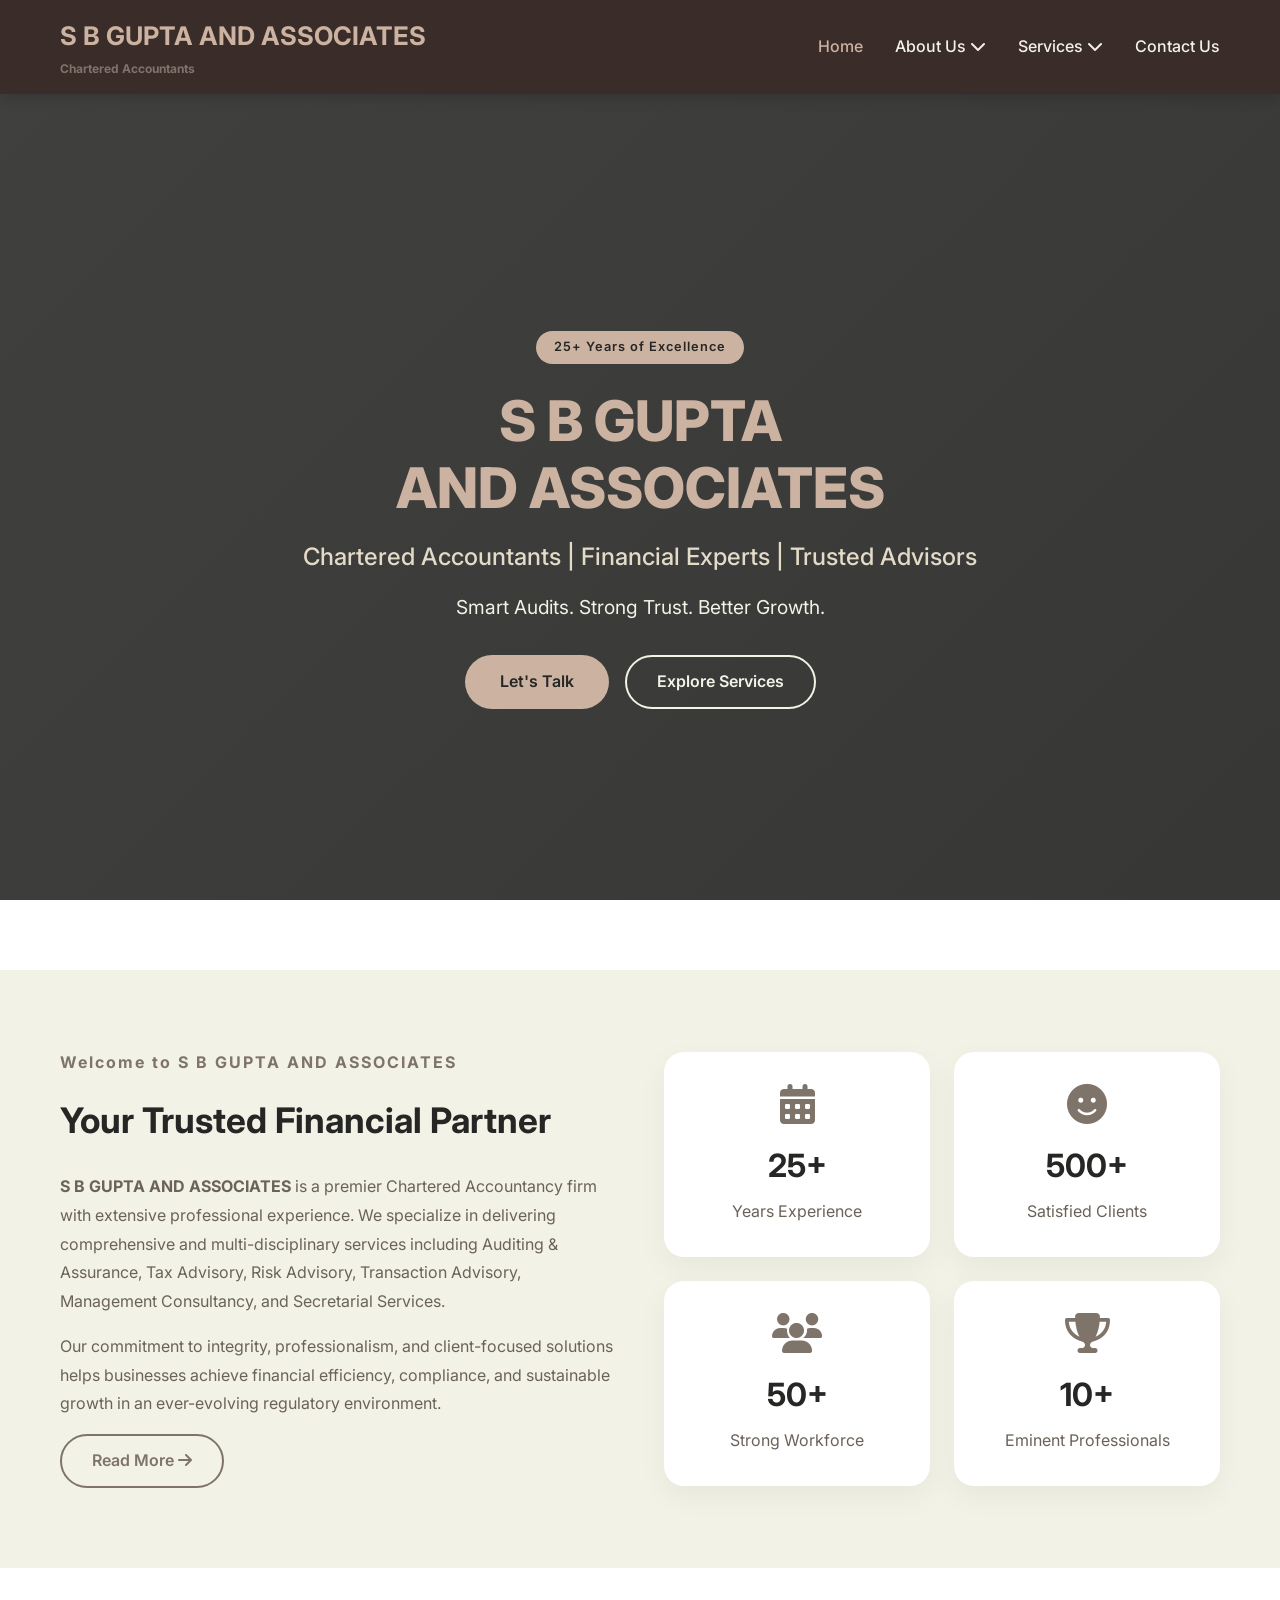
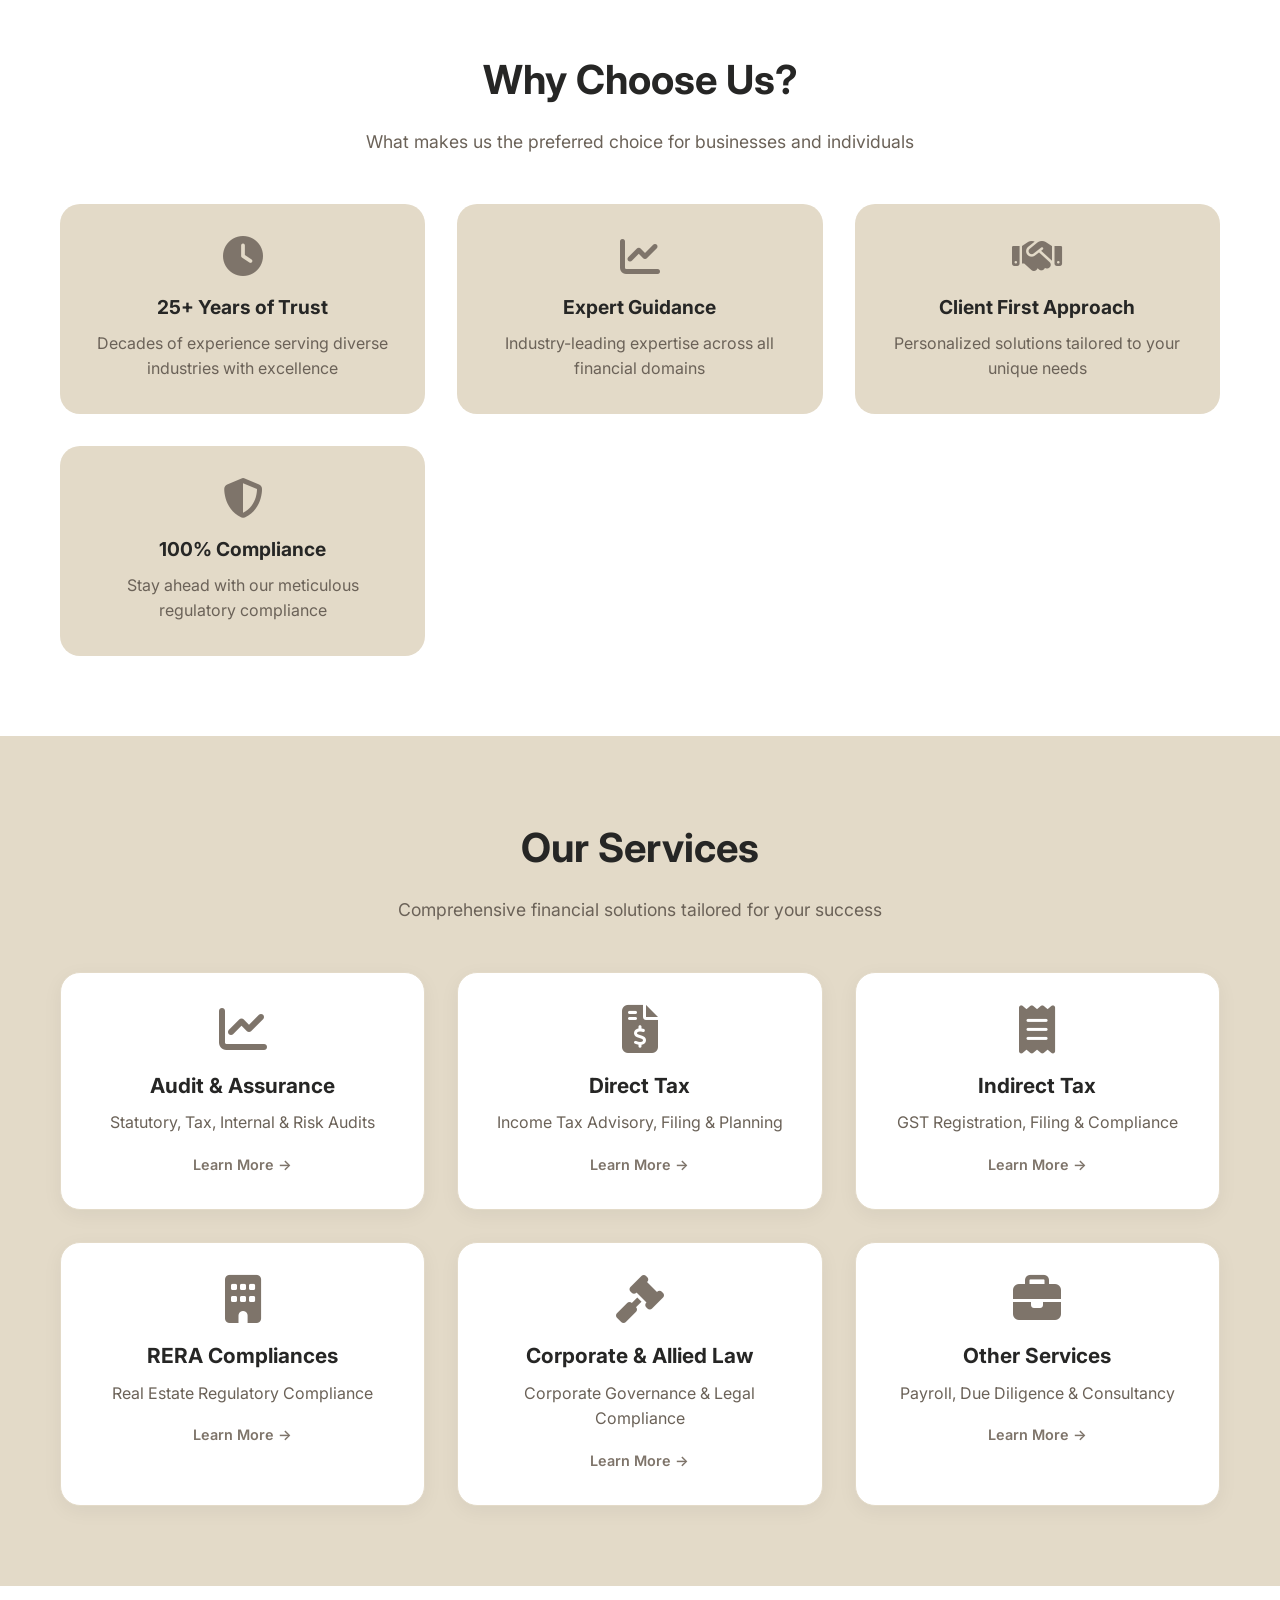
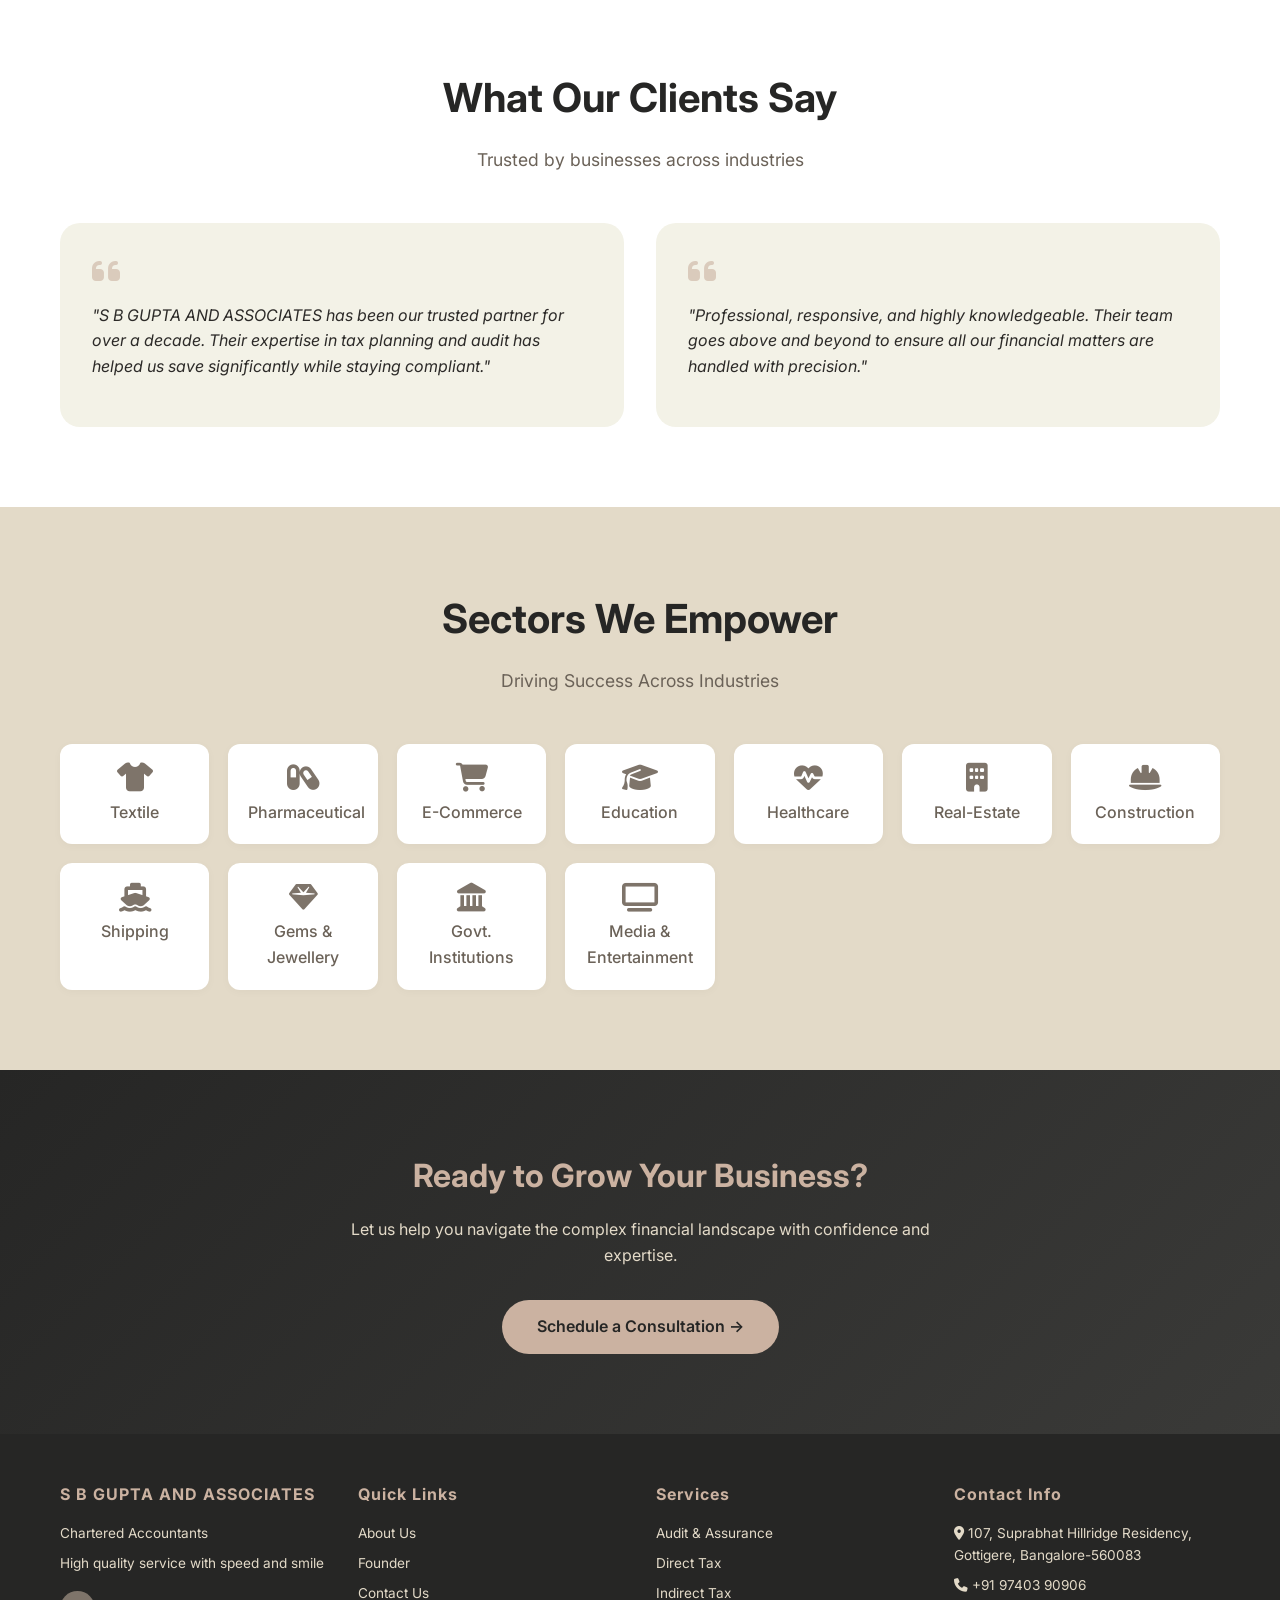
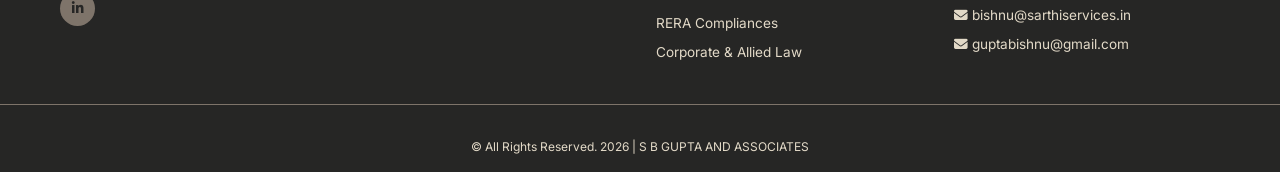
==== index.html @ 7c23085c "first commit" ====
<!DOCTYPE html>
<html lang="en">
<head>
    <meta charset="UTF-8">
    <meta name="viewport" content="width=device-width, initial-scale=1.0">
    <meta name="description" content="S B GUPTA AND ASSOCIATES - Chartered Accountants with 25+ years of experience">
    <title>S B GUPTA AND ASSOCIATES | Chartered Accountants </title>
    <link rel="stylesheet" href="css/style.css">
    <link rel="stylesheet" href="https://cdnjs.cloudflare.com/ajax/libs/font-awesome/6.4.0/css/all.min.css">
    <link href="https://fonts.googleapis.com/css2?family=Inter:wght@300;400;500;600;700;800&display=swap" rel="stylesheet">
</head>
<body>
    <nav class="navbar">
        <div class="nav-container">
            <div class="logo">
                <h1>S B GUPTA AND ASSOCIATES</h1>
                <p><strong>Chartered Accountants</strong></p>
            </div>
            <ul class="nav-menu">
                <li><a href="index.html" class="active">Home</a></li>
                <li class="dropdown">
                    <a href="#">About Us <i class="fas fa-chevron-down"></i></a>
                    <div class="dropdown-content">
                        <a href="about.html">Our Firm</a>
                        <a href="founder.html">Founder: Bishnu Gupta</a>
                    </div>
                </li>
                <li class="dropdown">
                    <a href="#">Services <i class="fas fa-chevron-down"></i></a>
                    <div class="dropdown-content">
                        <a href="services/audit.html">Audit & Assurance</a>
                        <a href="services/direct-tax.html">Direct Tax</a>
                        <a href="services/indirect-tax.html">Indirect Tax</a>
                        <a href="services/rera.html">RERA Compliances</a>
                        <a href="services/corporate-law.html">Corporate & Allied Law</a>
                        <a href="services/other-services.html">Other Services</a>
                    </div>
                </li>
                <li><a href="contact.html">Contact Us</a></li>
            </ul>
            <div class="hamburger">
                <span class="bar"></span>
                <span class="bar"></span>
                <span class="bar"></span>
            </div>
        </div>
    </nav>

    <section class="hero">
        <div class="hero-content">
            <span class="badge">25+ Years of Excellence</span>
            <h1>S B GUPTA<br>AND ASSOCIATES</h1>
            <h2>Chartered Accountants | Financial Experts | Trusted Advisors</h2>
            <p>Smart Audits. Strong Trust. Better Growth.</p>
            <div class="hero-buttons">
                <a href="contact.html" class="btn-primary">Let's Talk</a>
                <a href="services/audit.html" class="btn-secondary">Explore Services</a>
            </div>
        </div>
    </section>

    <section class="about-preview">
        <div class="container">
            <div class="about-grid">
                <div class="about-text">
                    <h3>Welcome to S B GUPTA AND ASSOCIATES</h3>
                    <h2>Your Trusted Financial Partner</h2>
                    <p><strong>S B GUPTA AND ASSOCIATES</strong> is a premier Chartered Accountancy firm with extensive professional experience. We specialize in delivering comprehensive and multi-disciplinary services including Auditing & Assurance, Tax Advisory, Risk Advisory, Transaction Advisory, Management Consultancy, and Secretarial Services.</p>
                    <p>Our commitment to integrity, professionalism, and client-focused solutions helps businesses achieve financial efficiency, compliance, and sustainable growth in an ever-evolving regulatory environment.</p>
                    <a href="about.html" class="btn-outline">Read More <i class="fas fa-arrow-right"></i></a>
                </div>
                <div class="about-stats">
                    <div class="stat-card">
                        <i class="fas fa-calendar-alt"></i>
                        <h3>25+</h3>
                        <p>Years Experience</p>
                    </div>
                    <div class="stat-card">
                        <i class="fas fa-smile"></i>
                        <h3>500+</h3>
                        <p>Satisfied Clients</p>
                    </div>
                    <div class="stat-card">
                        <i class="fas fa-users"></i>
                        <h3>50+</h3>
                        <p>Strong Workforce</p>
                    </div>
                    <div class="stat-card">
                        <i class="fas fa-trophy"></i>
                        <h3>10+</h3>
                        <p>Eminent Professionals</p>
                    </div>
                </div>
            </div>
        </div>
    </section>

    <section class="why-choose-us">
        <div class="container">
            <div class="section-header">
                <h2>Why Choose Us?</h2>
                <p>What makes us the preferred choice for businesses and individuals</p>
            </div>
            <div class="features-grid">
                <div class="feature-item">
                    <i class="fas fa-clock"></i>
                    <h3>25+ Years of Trust</h3>
                    <p>Decades of experience serving diverse industries with excellence</p>
                </div>
                <div class="feature-item">
                    <i class="fas fa-chart-line"></i>
                    <h3>Expert Guidance</h3>
                    <p>Industry-leading expertise across all financial domains</p>
                </div>
                <div class="feature-item">
                    <i class="fas fa-handshake"></i>
                    <h3>Client First Approach</h3>
                    <p>Personalized solutions tailored to your unique needs</p>
                </div>
                <div class="feature-item">
                    <i class="fas fa-shield-alt"></i>
                    <h3>100% Compliance</h3>
                    <p>Stay ahead with our meticulous regulatory compliance</p>
                </div>
            </div>
        </div>
    </section>

    <section class="services-showcase">
        <div class="container">
            <div class="section-header">
                <h2>Our Services</h2>
                <p>Comprehensive financial solutions tailored for your success</p>
            </div>
            <div class="services-grid">
                <div class="service-card" onclick="location.href='services/audit.html'">
                    <i class="fas fa-chart-line"></i>
                    <h3>Audit & Assurance</h3>
                    <p>Statutory, Tax, Internal & Risk Audits</p>
                    <span class="learn-more">Learn More →</span>
                </div>
                <div class="service-card" onclick="location.href='services/direct-tax.html'">
                    <i class="fas fa-file-invoice-dollar"></i>
                    <h3>Direct Tax</h3>
                    <p>Income Tax Advisory, Filing & Planning</p>
                    <span class="learn-more">Learn More →</span>
                </div>
                <div class="service-card" onclick="location.href='services/indirect-tax.html'">
                    <i class="fas fa-receipt"></i>
                    <h3>Indirect Tax</h3>
                    <p>GST Registration, Filing & Compliance</p>
                    <span class="learn-more">Learn More →</span>
                </div>
                <div class="service-card" onclick="location.href='services/rera.html'">
                    <i class="fas fa-building"></i>
                    <h3>RERA Compliances</h3>
                    <p>Real Estate Regulatory Compliance</p>
                    <span class="learn-more">Learn More →</span>
                </div>
                <div class="service-card" onclick="location.href='services/corporate-law.html'">
                    <i class="fas fa-gavel"></i>
                    <h3>Corporate & Allied Law</h3>
                    <p>Corporate Governance & Legal Compliance</p>
                    <span class="learn-more">Learn More →</span>
                </div>
                <div class="service-card" onclick="location.href='services/other-services.html'">
                    <i class="fas fa-briefcase"></i>
                    <h3>Other Services</h3>
                    <p>Payroll, Due Diligence & Consultancy</p>
                    <span class="learn-more">Learn More →</span>
                </div>
            </div>
        </div>
    </section>

    <section class="testimonials">
        <div class="container">
            <div class="section-header">
                <h2>What Our Clients Say</h2>
                <p>Trusted by businesses across industries</p>
            </div>
            <div class="testimonials-grid">
                <div class="testimonial-card">
                    <i class="fas fa-quote-left"></i>
                    <p>"S B GUPTA AND ASSOCIATES has been our trusted partner for over a decade. Their expertise in tax planning and audit has helped us save significantly while staying compliant."</p>
                    <div class="testimonial-author">
                      
                        <div>
                            
                        </div>
                    </div>
                </div>
                <div class="testimonial-card">
                    <i class="fas fa-quote-left"></i>
                    <p>"Professional, responsive, and highly knowledgeable. Their team goes above and beyond to ensure all our financial matters are handled with precision."</p>
                    <div class="testimonial-author">
                        
                           
                        </div>
                    </div>
                </div>
               
                    </div>
                </div>
            </div>
        </div>
    </section>

    <section class="sectors">
        <div class="container">
            <div class="section-header">
                <h2>Sectors We Empower</h2>
                <p>Driving Success Across Industries</p>
            </div>
            <div class="sectors-grid">
                
                <div class="sector-item"><i class="fas fa-tshirt"></i><span>Textile</span></div>
                <div class="sector-item"><i class="fas fa-capsules"></i><span>Pharmaceutical</span></div>
                <div class="sector-item"><i class="fas fa-shopping-cart"></i><span>E-Commerce</span></div>
                <div class="sector-item"><i class="fas fa-graduation-cap"></i><span>Education</span></div>
                <div class="sector-item"><i class="fas fa-heartbeat"></i><span>Healthcare</span></div>
                <div class="sector-item"><i class="fas fa-building"></i><span>Real-Estate</span></div>
                <div class="sector-item"><i class="fas fa-hard-hat"></i><span>Construction</span></div>
                <div class="sector-item"><i class="fas fa-ship"></i><span>Shipping</span></div>
                <div class="sector-item"><i class="fas fa-gem"></i><span>Gems & Jewellery</span></div>
                <div class="sector-item"><i class="fas fa-landmark"></i><span>Govt. Institutions</span></div>
                <div class="sector-item"><i class="fas fa-tv"></i><span>Media & Entertainment</span></div>
            </div>
        </div>
    </section>

    <section class="cta-section">
        <div class="container">
            <h2>Ready to Grow Your Business?</h2>
            <p>Let us help you navigate the complex financial landscape with confidence and expertise.</p>
            <a href="contact.html" class="btn-primary">Schedule a Consultation →</a>
        </div>
    </section>

    <footer>
        <div class="footer-content">
            <div class="footer-section">
                <h3>S B GUPTA AND ASSOCIATES</h3>
                <p>Chartered Accountants</p>
                <p>High quality service with speed and smile</p>
                <div class="social-links">
                     <a href="https://www.linkedin.com/in/bishnu-gupta-418bb810/" target="_blank"><i class="fab fa-linkedin-in"></i></a>
                  
                </div>
            </div>
            <div class="footer-section">
                <h3>Quick Links</h3>
                <a href="about.html">About Us</a>
                <a href="founder.html">Founder</a>
                <a href="contact.html">Contact Us</a>
            </div>
            <div class="footer-section">
                <h3>Services</h3>
                <a href="services/audit.html">Audit & Assurance</a>
                <a href="services/direct-tax.html">Direct Tax</a>
                <a href="services/indirect-tax.html">Indirect Tax</a>
                <a href="services/rera.html">RERA Compliances</a>
                <a href="services/corporate-law.html">Corporate & Allied Law</a>
            </div>
            <div class="footer-section">
                <h3>Contact Info</h3>
                <p><i class="fas fa-map-marker-alt"></i> 107, Suprabhat Hillridge Residency, Gottigere, Bangalore-560083</p>
                <p><i class="fas fa-phone"></i> +91 97403 90906</p>
                <p><i class="fas fa-envelope"></i> bishnu@sarthiservices.in</p>
                <p><i class="fas fa-envelope"></i> guptabishnu@gmail.com</p>
            </div>
        </div>
        <div class="footer-bottom">
            <p>© All Rights Reserved. 2026 | S B GUPTA AND ASSOCIATES</p>
        </div>
    </footer>

    <script src="js/main.js"></script>
</body>
</html>
---- css/style.css ----
/* New Color Palette - Sand Dune Theme */
:root {
    --sand-dune: #7E746A;
    --seashell: #F3F2E7;
    --moon-mist: #E3DAC8;
    --baltic-sea: #262625;
    --rodeo-dust: #CBB2A1;
    --white: #FFFFFF;
    --dark-text: #2C2A28;
    --light-text: #6B6258;
}

* {
    margin: 0;
    padding: 0;
    box-sizing: border-box;
}

body {
    font-family: 'Inter', sans-serif;
    line-height: 1.6;
    color: var(--dark-text);
    background-color: var(--white);
}

.container {
    max-width: 1200px;
    margin: 0 auto;
    padding: 0 20px;
}

/* Navigation */
.navbar {
    background: var(--baltic-sea);
    position: fixed;
    top: 0;
    width: 100%;
    z-index: 1000;
    box-shadow: 0 2px 15px rgba(0,0,0,0.1);
}

.nav-container {
    max-width: 1200px;
    margin: 0 auto;
    padding: 1rem 20px;
    display: flex;
    justify-content: space-between;
    align-items: center;
}

.logo h1 {
    color: var(--rodeo-dust);
    font-size: 1.6rem;
    font-weight: 700;
}

.logo h1 span {
    color: var(--moon-mist);
    font-size: 1rem;
    font-weight: 500;
}

.logo p {
    color: var(--sand-dune);
    font-size: 0.75rem;
    margin-top: 2px;
}

.nav-menu {
    display: flex;
    list-style: none;
    gap: 2rem;
}

.nav-menu li a {
    color: var(--seashell);
    text-decoration: none;
    font-weight: 500;
    transition: color 0.3s ease;
    padding: 0.5rem 0;
}

.nav-menu li a:hover,
.nav-menu li a.active {
    color: var(--rodeo-dust);
}

/* Dropdown */
.dropdown {
    position: relative;
}

.dropdown-content {
    display: none;
    position: absolute;
    background: var(--baltic-sea);
    min-width: 220px;
    box-shadow: 0 8px 20px rgba(0,0,0,0.2);
    z-index: 1;
    border-radius: 10px;
    padding: 0.5rem 0;
    top: 100%;
    left: 0;
}

.dropdown-content a {
    color: var(--seashell);
    padding: 0.75rem 1.2rem;
    display: block;
    font-size: 0.9rem;
    transition: all 0.3s ease;
}

.dropdown-content a:hover {
    background: var(--sand-dune);
    color: var(--white);
    border-radius: 5px;
}

.dropdown:hover .dropdown-content {
    display: block;
}

.hamburger {
    display: none;
    flex-direction: column;
    cursor: pointer;
}

.bar {
    width: 25px;
    height: 3px;
    background: var(--seashell);
    margin: 3px 0;
    transition: 0.3s;
}

/* Hero Section - Home Page */
.hero {
    height: 100vh;
    background: linear-gradient(135deg, rgba(38,38,37,0.88), rgba(38,38,37,0.92)), url('https://images.unsplash.com/photo-1450101499163-c8848c66ca85?w=1920');
    background-size: cover;
    background-position: center;
    background-attachment: fixed;
    display: flex;
    align-items: center;
    justify-content: center;
    text-align: center;
    margin-top: 70px;
    position: relative;
}

.hero-content {
    max-width: 900px;
    padding: 0 20px;
    animation: fadeInUp 1s ease;
}

.hero-content .badge {
    display: inline-block;
    background: var(--rodeo-dust);
    color: var(--baltic-sea);
    padding: 6px 18px;
    border-radius: 50px;
    font-size: 0.8rem;
    font-weight: 600;
    letter-spacing: 1px;
    margin-bottom: 1.5rem;
}

.hero-content h1 {
    color: var(--rodeo-dust);
    font-size: 3.5rem;
    margin-bottom: 1rem;
    font-weight: 800;
    line-height: 1.2;
}

.hero-content h2 {
    color: var(--moon-mist);
    font-size: 1.5rem;
    margin-bottom: 1rem;
    font-weight: 500;
}

.hero-content p {
    color: var(--seashell);
    font-size: 1.2rem;
    margin-bottom: 2rem;
    max-width: 600px;
    margin-left: auto;
    margin-right: auto;
}

.hero-buttons {
    display: flex;
    gap: 1rem;
    justify-content: center;
    flex-wrap: wrap;
}

/* Buttons */
.btn-primary {
    display: inline-block;
    background: var(--rodeo-dust);
    color: var(--baltic-sea);
    padding: 14px 35px;
    text-decoration: none;
    border-radius: 40px;
    font-weight: 600;
    transition: all 0.3s ease;
    border: none;
    cursor: pointer;
}

.btn-primary:hover {
    background: var(--sand-dune);
    color: var(--white);
    transform: translateY(-2px);
    box-shadow: 0 5px 15px rgba(126,116,106,0.3);
}

.btn-secondary {
    display: inline-block;
    background: transparent;
    color: var(--seashell);
    padding: 12px 30px;
    text-decoration: none;
    border-radius: 40px;
    font-weight: 600;
    border: 2px solid var(--seashell);
    transition: all 0.3s ease;
    cursor: pointer;
}

.btn-secondary:hover {
    background: var(--seashell);
    color: var(--baltic-sea);
}

.btn-outline {
    display: inline-block;
    background: transparent;
    color: var(--sand-dune);
    padding: 12px 30px;
    text-decoration: none;
    border-radius: 40px;
    font-weight: 600;
    border: 2px solid var(--sand-dune);
    transition: all 0.3s ease;
    cursor: pointer;
}

.btn-outline:hover {
    background: var(--sand-dune);
    color: var(--white);
}

.btn-full {
    width: 100%;
    text-align: center;
}

/* About Preview Section */
.about-preview {
    padding: 80px 0;
    background: var(--seashell);
}

.about-grid {
    display: grid;
    grid-template-columns: 1fr 1fr;
    gap: 3rem;
    align-items: center;
}

.about-text h3 {
    color: var(--sand-dune);
    font-size: 1rem;
    letter-spacing: 2px;
    margin-bottom: 1rem;
}

.about-text h2 {
    color: var(--baltic-sea);
    font-size: 2.2rem;
    margin-bottom: 1.5rem;
    font-weight: 700;
}

.about-text p {
    color: var(--light-text);
    margin-bottom: 1rem;
    line-height: 1.8;
}

.about-stats {
    display: grid;
    grid-template-columns: repeat(2, 1fr);
    gap: 1.5rem;
}

.stat-card {
    background: var(--white);
    padding: 2rem;
    text-align: center;
    border-radius: 20px;
    box-shadow: 0 10px 30px rgba(0,0,0,0.05);
    transition: all 0.3s ease;
}

.stat-card:hover {
    transform: translateY(-5px);
    box-shadow: 0 15px 40px rgba(0,0,0,0.1);
}

.stat-card i {
    font-size: 2.5rem;
    color: var(--sand-dune);
    margin-bottom: 1rem;
}

.stat-card h3 {
    font-size: 2rem;
    color: var(--baltic-sea);
    margin-bottom: 0.5rem;
    font-weight: 700;
}

.stat-card p {
    color: var(--light-text);
}

/* Why Choose Us Section */
.why-choose-us {
    padding: 80px 0;
    background: var(--white);
}

.features-grid {
    display: grid;
    grid-template-columns: repeat(auto-fit, minmax(280px, 1fr));
    gap: 2rem;
    margin-top: 2rem;
}

.feature-item {
    text-align: center;
    padding: 2rem;
    background: var(--moon-mist);
    border-radius: 20px;
    transition: all 0.3s ease;
}

.feature-item:hover {
    transform: translateY(-5px);
    background: var(--white);
    box-shadow: 0 10px 30px rgba(0,0,0,0.08);
    border: 1px solid var(--rodeo-dust);
}

.feature-item i {
    font-size: 2.5rem;
    color: var(--sand-dune);
    margin-bottom: 1rem;
}

.feature-item h3 {
    font-size: 1.2rem;
    color: var(--baltic-sea);
    margin-bottom: 0.5rem;
}

.feature-item p {
    color: var(--light-text);
}

/* Services Showcase */
.services-showcase {
    padding: 80px 0;
    background: var(--moon-mist);
}

.section-header {
    text-align: center;
    margin-bottom: 3rem;
}

.section-header h2 {
    font-size: 2.5rem;
    color: var(--baltic-sea);
    margin-bottom: 1rem;
    font-weight: 700;
}

.section-header p {
    color: var(--light-text);
    font-size: 1.1rem;
}

.services-grid {
    display: grid;
    grid-template-columns: repeat(auto-fit, minmax(320px, 1fr));
    gap: 2rem;
}

.service-card {
    background: var(--white);
    padding: 2rem;
    border-radius: 20px;
    text-align: center;
    transition: all 0.3s ease;
    cursor: pointer;
    box-shadow: 0 5px 20px rgba(0,0,0,0.05);
    border: 1px solid var(--moon-mist);
}

.service-card:hover {
    transform: translateY(-8px);
    box-shadow: 0 20px 40px rgba(0,0,0,0.1);
    border-color: var(--rodeo-dust);
}

.service-card i {
    font-size: 3rem;
    color: var(--sand-dune);
    margin-bottom: 1rem;
}

.service-card h3 {
    font-size: 1.3rem;
    color: var(--baltic-sea);
    margin-bottom: 0.5rem;
}

.service-card p {
    color: var(--light-text);
    margin-bottom: 1rem;
}

.learn-more {
    color: var(--sand-dune);
    font-weight: 600;
    font-size: 0.9rem;
    display: inline-block;
    transition: all 0.3s ease;
}

.service-card:hover .learn-more {
    color: var(--rodeo-dust);
    transform: translateX(5px);
    display: inline-block;
}

/* Testimonials Section */
.testimonials {
    padding: 80px 0;
    background: var(--white);
}

.testimonials-grid {
    display: grid;
    grid-template-columns: repeat(auto-fit, minmax(320px, 1fr));
    gap: 2rem;
    margin-top: 2rem;
}

.testimonial-card {
    background: var(--seashell);
    padding: 2rem;
    border-radius: 20px;
    transition: all 0.3s ease;
}

.testimonial-card:hover {
    transform: translateY(-5px);
    box-shadow: 0 10px 30px rgba(0,0,0,0.05);
}

.testimonial-card i {
    font-size: 2rem;
    color: var(--rodeo-dust);
    margin-bottom: 1rem;
    opacity: 0.6;
}

.testimonial-card p {
    color: var(--dark-text);
    font-style: italic;
    margin-bottom: 1rem;
    line-height: 1.6;
}

.testimonial-author {
    display: flex;
    align-items: center;
    gap: 1rem;
}

.testimonial-author img {
    width: 50px;
    height: 50px;
    border-radius: 50%;
    object-fit: cover;
}

.testimonial-author h4 {
    font-size: 1rem;
    color: var(--baltic-sea);
}

.testimonial-author span {
    font-size: 0.8rem;
    color: var(--light-text);
}

/* Sectors Section */
.sectors {
    padding: 80px 0;
    background: var(--moon-mist);
}

.sectors-grid {
    display: grid;
    grid-template-columns: repeat(auto-fit, minmax(140px, 1fr));
    gap: 1.2rem;
    text-align: center;
}

.sector-item {
    background: var(--white);
    padding: 1.2rem;
    border-radius: 12px;
    transition: all 0.3s ease;
    cursor: pointer;
    box-shadow: 0 2px 10px rgba(0,0,0,0.03);
}

.sector-item:hover {
    transform: translateY(-3px);
    background: var(--sand-dune);
}

.sector-item i {
    font-size: 1.8rem;
    margin-bottom: 0.5rem;
    display: block;
    color: var(--sand-dune);
}

.sector-item:hover i,
.sector-item:hover span {
    color: var(--white);
}

.sector-item span {
    font-weight: 500;
    color: var(--light-text);
}

/* CTA Section */
.cta-section {
    padding: 80px 0;
    background: linear-gradient(135deg, var(--baltic-sea), #3A3A38);
    text-align: center;
    color: var(--white);
}

.cta-section h2 {
    font-size: 2rem;
    margin-bottom: 1rem;
    color: var(--rodeo-dust);
}

.cta-section p {
    margin-bottom: 2rem;
    max-width: 600px;
    margin-left: auto;
    margin-right: auto;
    color: var(--moon-mist);
}

/* Service Detail Pages */
.service-hero {
    height: 60vh;
    background-size: cover;
    background-position: center;
    display: flex;
    align-items: center;
    justify-content: center;
    text-align: center;
    margin-top: 70px;
    position: relative;
}

.service-hero-overlay {
    position: absolute;
    top: 0;
    left: 0;
    right: 0;
    bottom: 0;
    background: linear-gradient(135deg, rgba(38,38,37,0.88), rgba(38,38,37,0.92));
}

.service-hero-content {
    position: relative;
    z-index: 1;
}

.service-hero-content h1 {
    color: var(--rodeo-dust);
    font-size: 3rem;
    margin-bottom: 1rem;
}

.service-hero-content p {
    color: var(--moon-mist);
    font-size: 1.2rem;
}

.audit-hero { background-image: url('https://images.unsplash.com/photo-1554224155-8d04cb21cd6c?w=1600'); }
.directtax-hero { background-image: url('https://images.unsplash.com/photo-1554224154-26032ffc0d07?w=1600'); }
.indirecttax-hero { background-image: url('https://images.unsplash.com/photo-1554224155-6726b3ff858f?w=1600'); }
.rera-hero { background-image: url('https://images.unsplash.com/photo-1560518883-ce09059eeffa?w=1600'); }
.corporate-hero { background-image: url('https://images.unsplash.com/photo-1450101499163-c8848c66ca85?w=1600'); }
.other-hero { background-image: url('https://images.unsplash.com/photo-1554224155-8d04cb21cd6c?w=1600'); }

.service-detail-page {
    padding: 60px 0;
}

.service-intro {
    max-width: 800px;
    margin: 0 auto 3rem;
    text-align: center;
}

.service-tagline {
    font-size: 1.2rem;
    color: var(--sand-dune);
    font-weight: 500;
    margin-bottom: 1rem;
}

.service-intro p {
    color: var(--light-text);
    line-height: 1.8;
}

.service-features {
    display: grid;
    grid-template-columns: repeat(auto-fit, minmax(350px, 1fr));
    gap: 2rem;
    margin-bottom: 3rem;
}

.feature-card {
    background: var(--seashell);
    padding: 1.8rem;
    border-radius: 15px;
    transition: all 0.3s ease;
}

.feature-card:hover {
    transform: translateY(-5px);
    box-shadow: 0 10px 30px rgba(0,0,0,0.05);
}

.feature-card i {
    font-size: 2rem;
    color: var(--sand-dune);
    margin-bottom: 1rem;
}

.feature-card h3 {
    font-size: 1.2rem;
    color: var(--baltic-sea);
    margin-bottom: 0.5rem;
}

.feature-card p {
    color: var(--light-text);
    line-height: 1.6;
}

.service-benefits {
    background: var(--seashell);
    padding: 2rem;
    border-radius: 15px;
    margin-bottom: 3rem;
}

.service-benefits h2 {
    text-align: center;
    margin-bottom: 1.5rem;
    color: var(--baltic-sea);
}

.benefits-grid {
    display: grid;
    grid-template-columns: repeat(auto-fit, minmax(250px, 1fr));
    gap: 1rem;
}

.benefit-item {
    display: flex;
    align-items: center;
    gap: 0.8rem;
}

.benefit-item i {
    color: var(--sand-dune);
    font-size: 1.2rem;
}

.benefit-item span {
    color: var(--light-text);
}

.service-cta {
    text-align: center;
    padding: 3rem;
    background: linear-gradient(135deg, var(--baltic-sea), #3A3A38);
    border-radius: 20px;
    color: var(--white);
}

.service-cta h3 {
    font-size: 1.5rem;
    margin-bottom: 0.5rem;
    color: var(--rodeo-dust);
}

.service-cta p {
    margin-bottom: 1.5rem;
    color: var(--moon-mist);
}

.service-cta .btn-primary {
    background: var(--rodeo-dust);
    color: var(--baltic-sea);
}

.service-cta .btn-primary:hover {
    background: var(--sand-dune);
    color: var(--white);
}

/* Contact Page */
.contact-hero {
    height: 50vh;
    background: linear-gradient(135deg, rgba(38,38,37,0.88), rgba(38,38,37,0.92)), url('https://images.unsplash.com/photo-1423666639041-f56000c27a9a?w=1600');
    background-size: cover;
    background-position: center;
    display: flex;
    align-items: center;
    justify-content: center;
    text-align: center;
    margin-top: 70px;
}

.contact-hero-content h1 {
    color: var(--rodeo-dust);
    font-size: 3rem;
    margin-bottom: 1rem;
}

.contact-hero-content p {
    color: var(--moon-mist);
    font-size: 1.2rem;
}

.contact-main {
    padding: 60px 0;
}

.contact-wrapper {
    display: grid;
    grid-template-columns: repeat(auto-fit, minmax(280px, 1fr));
    gap: 2rem;
    margin-bottom: 3rem;
}

.contact-info-card {
    background: var(--seashell);
    padding: 2rem;
    border-radius: 15px;
    text-align: center;
    transition: all 0.3s ease;
}

.contact-info-card:hover {
    transform: translateY(-5px);
    box-shadow: 0 10px 30px rgba(0,0,0,0.05);
}

.info-header {
    display: flex;
    align-items: center;
    justify-content: center;
    gap: 0.8rem;
    margin-bottom: 1rem;
}

.info-header i {
    font-size: 1.8rem;
    color: var(--sand-dune);
}

.info-header h3 {
    font-size: 1.2rem;
    color: var(--baltic-sea);
}

.contact-info-card p {
    color: var(--light-text);
}

.contact-form-container {
    display: grid;
    grid-template-columns: 1fr 1.5fr;
    gap: 3rem;
    margin-bottom: 3rem;
}

.form-left h2 {
    font-size: 2rem;
    color: var(--baltic-sea);
    margin-bottom: 1rem;
}

.form-left p {
    color: var(--light-text);
    margin-bottom: 1.5rem;
}

.contact-features {
    display: flex;
    flex-direction: column;
    gap: 1rem;
}

.feature {
    display: flex;
    align-items: center;
    gap: 1rem;
}

.feature i {
    width: 40px;
    height: 40px;
    background: var(--seashell);
    border-radius: 50%;
    display: flex;
    align-items: center;
    justify-content: center;
    color: var(--sand-dune);
    font-size: 1.2rem;
}

.contact-form-card {
    background: var(--white);
    padding: 2rem;
    border-radius: 20px;
    box-shadow: 0 10px 40px rgba(0,0,0,0.08);
    border: 1px solid var(--moon-mist);
}

.form-group {
    margin-bottom: 1.2rem;
}

.form-group input,
.form-group select,
.form-group textarea {
    width: 100%;
    padding: 1rem;
    border: 1px solid var(--moon-mist);
    border-radius: 10px;
    font-size: 1rem;
    transition: all 0.3s ease;
    font-family: 'Inter', sans-serif;
}

.form-group input:focus,
.form-group select:focus,
.form-group textarea:focus {
    outline: none;
    border-color: var(--sand-dune);
    box-shadow: 0 0 0 3px rgba(126,116,106,0.1);
}

.form-note {
    font-size: 0.8rem;
    color: var(--light-text);
    text-align: center;
    margin-top: 1rem;
}

.map-container {
    border-radius: 20px;
    overflow: hidden;
    box-shadow: 0 10px 30px rgba(0,0,0,0.1);
}

/* About Page */
.about-hero {
    height: 50vh;
    background: linear-gradient(135deg, rgba(38,38,37,0.88), rgba(38,38,37,0.92)), url('https://images.unsplash.com/photo-1522071820081-009f0129c71c?w=1600');
    background-size: cover;
    background-position: center;
    display: flex;
    align-items: center;
    justify-content: center;
    text-align: center;
    margin-top: 70px;
}

.about-hero-content h1 {
    color: var(--rodeo-dust);
    font-size: 3rem;
    margin-bottom: 1rem;
}

.about-hero-content p {
    color: var(--moon-mist);
    font-size: 1.2rem;
}

.about-story {
    padding: 80px 0;
}

.story-grid {
    display: grid;
    grid-template-columns: 1fr 1fr;
    gap: 3rem;
    align-items: center;
}

.story-text h2 {
    font-size: 2rem;
    color: var(--baltic-sea);
    margin-bottom: 1.5rem;
}

.story-text p {
    color: var(--light-text);
    margin-bottom: 1rem;
    line-height: 1.8;
}

.story-stats {
    display: flex;
    gap: 2rem;
    margin-top: 2rem;
}

.story-stats div {
    text-align: center;
}

.story-stats span {
    display: block;
    font-size: 1.8rem;
    font-weight: 700;
    color: var(--sand-dune);
}

.story-image img {
    width: 100%;
    border-radius: 20px;
    box-shadow: 0 20px 40px rgba(0,0,0,0.1);
}

.vision-mission-section {
    padding: 60px 0;
    background: var(--seashell);
}

.vm-grid {
    display: grid;
    grid-template-columns: 1fr 1fr;
    gap: 2rem;
}

.vm-card {
    padding: 2rem;
    border-radius: 20px;
    text-align: center;
    transition: all 0.3s ease;
}

.vm-card.vision {
    background: linear-gradient(135deg, var(--baltic-sea), #3A3A38);
    color: var(--moon-mist);
}

.vm-card.mission {
    background: var(--white);
    box-shadow: 0 10px 30px rgba(0,0,0,0.05);
    border: 1px solid var(--moon-mist);
}

.vm-icon i {
    font-size: 2.5rem;
    margin-bottom: 1rem;
}

.vm-card.vision .vm-icon i {
    color: var(--rodeo-dust);
}

.vm-card.mission .vm-icon i {
    color: var(--sand-dune);
}

.vm-card h3 {
    font-size: 1.5rem;
    margin-bottom: 1rem;
}

.values-section {
    padding: 80px 0;
}

.values-grid {
    display: grid;
    grid-template-columns: repeat(auto-fit, minmax(250px, 1fr));
    gap: 2rem;
}

.value-card {
    text-align: center;
    padding: 2rem;
    background: var(--seashell);
    border-radius: 15px;
    transition: all 0.3s ease;
}

.value-card:hover {
    transform: translateY(-5px);
    background: var(--white);
    box-shadow: 0 10px 30px rgba(0,0,0,0.05);
}

.value-card i {
    font-size: 2.5rem;
    color: var(--sand-dune);
    margin-bottom: 1rem;
}

.value-card h3 {
    font-size: 1.2rem;
    margin-bottom: 0.5rem;
    color: var(--baltic-sea);
}

.value-card p {
    color: var(--light-text);
}

.team-section {
    padding: 60px 0;
    background: var(--seashell);
}

.team-intro {
    max-width: 700px;
    margin: 0 auto 2rem;
    text-align: center;
    color: var(--light-text);
}

.team-grid {
    display: grid;
    grid-template-columns: repeat(auto-fit, minmax(280px, 1fr));
    gap: 2rem;
    margin-top: 2rem;
}

.team-member {
    text-align: center;
    background: var(--white);
    padding: 2rem;
    border-radius: 20px;
    transition: all 0.3s ease;
    box-shadow: 0 5px 20px rgba(0,0,0,0.05);
}

.team-member:hover {
    transform: translateY(-5px);
    box-shadow: 0 15px 40px rgba(0,0,0,0.1);
}

.team-member img {
    width: 150px;
    height: 150px;
    border-radius: 50%;
    object-fit: cover;
    margin-bottom: 1rem;
}

.team-member h4 {
    font-size: 1.2rem;
    margin-bottom: 0.25rem;
    color: var(--baltic-sea);
}

.team-member p {
    color: var(--sand-dune);
    margin-bottom: 0.5rem;
}

.team-member span {
    font-size: 0.85rem;
    color: var(--light-text);
}

/* Founder Page - Fixed Hero Section */
.founder-hero {
    height: 50vh;
    background: linear-gradient(135deg, rgba(38,38,37,0.85), rgba(38,38,37,0.9)), url('https://images.unsplash.com/photo-1554224155-8d04cb21cd6c?w=1600');
    background-size: cover;
    background-position: center 30%;
    display: flex;
    align-items: center;
    justify-content: center;
    text-align: center;
    margin-top: 70px;
    position: relative;
}

.founder-hero-content {
    position: relative;
    z-index: 2;
}

.founder-hero-content h1 {
    color: var(--rodeo-dust);
    font-size: 3rem;
    margin-bottom: 0.5rem;
}

.founder-hero-content p {
    color: var(--moon-mist);
    font-size: 1.2rem;
}

.founder-detail {
    padding: 80px 0;
}

.founder-wrapper {
    display: grid;
    grid-template-columns: 1fr 1.5fr;
    gap: 3rem;
    align-items: start;
}

.founder-portrait img {
    width: 100%;
    border-radius: 20px;
    box-shadow: 0 20px 40px rgba(0,0,0,0.1);
}

.founder-bio h2 {
    font-size: 1.8rem;
    color: var(--baltic-sea);
    margin-bottom: 1.5rem;
}

.founder-bio p {
    color: var(--light-text);
    margin-bottom: 1rem;
    line-height: 1.8;
}

.founder-quote {
    background: var(--seashell);
    padding: 2rem;
    border-radius: 20px;
    margin: 2rem 0;
    position: relative;
}

.founder-quote i {
    font-size: 2rem;
    color: var(--sand-dune);
    opacity: 0.5;
    margin-bottom: 1rem;
}

.founder-quote p {
    font-style: italic;
    font-size: 1.1rem;
}

.founder-quote span {
    display: block;
    margin-top: 1rem;
    font-weight: 600;
    color: var(--sand-dune);
}

.founder-contact-info {
    background: var(--seashell);
    padding: 1.5rem;
    border-radius: 15px;
}

.founder-contact-info h3 {
    margin-bottom: 1rem;
    color: var(--baltic-sea);
}

.founder-contact-info p {
    margin-bottom: 0.5rem;
    display: flex;
    align-items: center;
    gap: 0.8rem;
}

.founder-contact-info i {
    color: var(--sand-dune);
    width: 25px;
}

/* Footer */
footer {
    background: var(--baltic-sea);
    color: var(--seashell);
    padding: 3rem 0 1rem;
}

.footer-content {
    max-width: 1200px;
    margin: 0 auto;
    padding: 0 20px;
    display: grid;
    grid-template-columns: repeat(auto-fit, minmax(250px, 1fr));
    gap: 2rem;
}

.footer-section h3 {
    color: var(--rodeo-dust);
    margin-bottom: 1rem;
    font-size: 1rem;
    letter-spacing: 1px;
}

.footer-section p, .footer-section a {
    color: var(--moon-mist);
    text-decoration: none;
    display: block;
    margin-bottom: 0.5rem;
    transition: color 0.3s ease;
    font-size: 0.85rem;
}

.footer-section a:hover {
    color: var(--rodeo-dust);
}

.social-links {
    display: flex;
    gap: 1rem;
    margin-top: 1rem;
}

.social-links a {
    display: inline-block;
    width: 35px;
    height: 35px;
    background: var(--sand-dune);
    text-align: center;
    line-height: 35px;
    border-radius: 50%;
    transition: all 0.3s ease;
    color: var(--baltic-sea);
}

.social-links a:hover {
    background: var(--rodeo-dust);
    color: var(--baltic-sea);
    transform: translateY(-3px);
}

.footer-bottom {
    text-align: center;
    padding-top: 2rem;
    margin-top: 2rem;
    border-top: 1px solid var(--sand-dune);
    font-size: 0.75rem;
    color: var(--moon-mist);
}

/* Animations */
@keyframes fadeInUp {
    from {
        opacity: 0;
        transform: translateY(30px);
    }
    to {
        opacity: 1;
        transform: translateY(0);
    }
}

/* Responsive Design */
@media (max-width: 992px) {
    .about-grid,
    .story-grid,
    .contact-form-container,
    .founder-wrapper,
    .vm-grid {
        grid-template-columns: 1fr;
    }
    
    .story-stats {
        justify-content: center;
    }
}

@media (max-width: 768px) {
    .hamburger {
        display: flex;
    }
    
    .nav-menu {
        position: fixed;
        left: -100%;
        top: 70px;
        flex-direction: column;
        background: var(--baltic-sea);
        width: 100%;
        text-align: center;
        transition: 0.3s;
        padding: 2rem 0;
        gap: 1rem;
    }
    
    .nav-menu.active {
        left: 0;
    }
    
    .dropdown-content {
        position: static;
        background: var(--sand-dune);
        width: 100%;
        margin-top: 0.5rem;
    }
    
    .dropdown-content a {
        color: var(--white);
    }
    
    .hero-content h1 {
        font-size: 2rem;
    }
    
    .hero-content h2 {
        font-size: 1.2rem;
    }
    
    .hero-buttons {
        flex-direction: column;
        align-items: center;
    }
    
    .section-header h2 {
        font-size: 1.8rem;
    }
    
    .services-grid {
        grid-template-columns: 1fr;
    }
    
    .sectors-grid {
        grid-template-columns: repeat(2, 1fr);
    }
    
    .service-features {
        grid-template-columns: 1fr;
    }
    
    .service-hero-content h1 {
        font-size: 2rem;
    }
    
    .contact-hero-content h1,
    .about-hero-content h1,
    .founder-hero-content h1 {
        font-size: 2rem;
    }
    
    .contact-wrapper {
        grid-template-columns: 1fr;
    }
    
    .story-stats {
        flex-direction: column;
        gap: 1rem;
    }
}

@media (max-width: 480px) {
    .about-stats {
        grid-template-columns: 1fr;
    }
    
    .hero {
        margin-top: 60px;
    }
    
    .service-card {
        padding: 1.5rem;
    }
    
    .features-grid {
        grid-template-columns: 1fr;
    }
    
    .testimonials-grid {
        grid-template-columns: 1fr;
    }
}
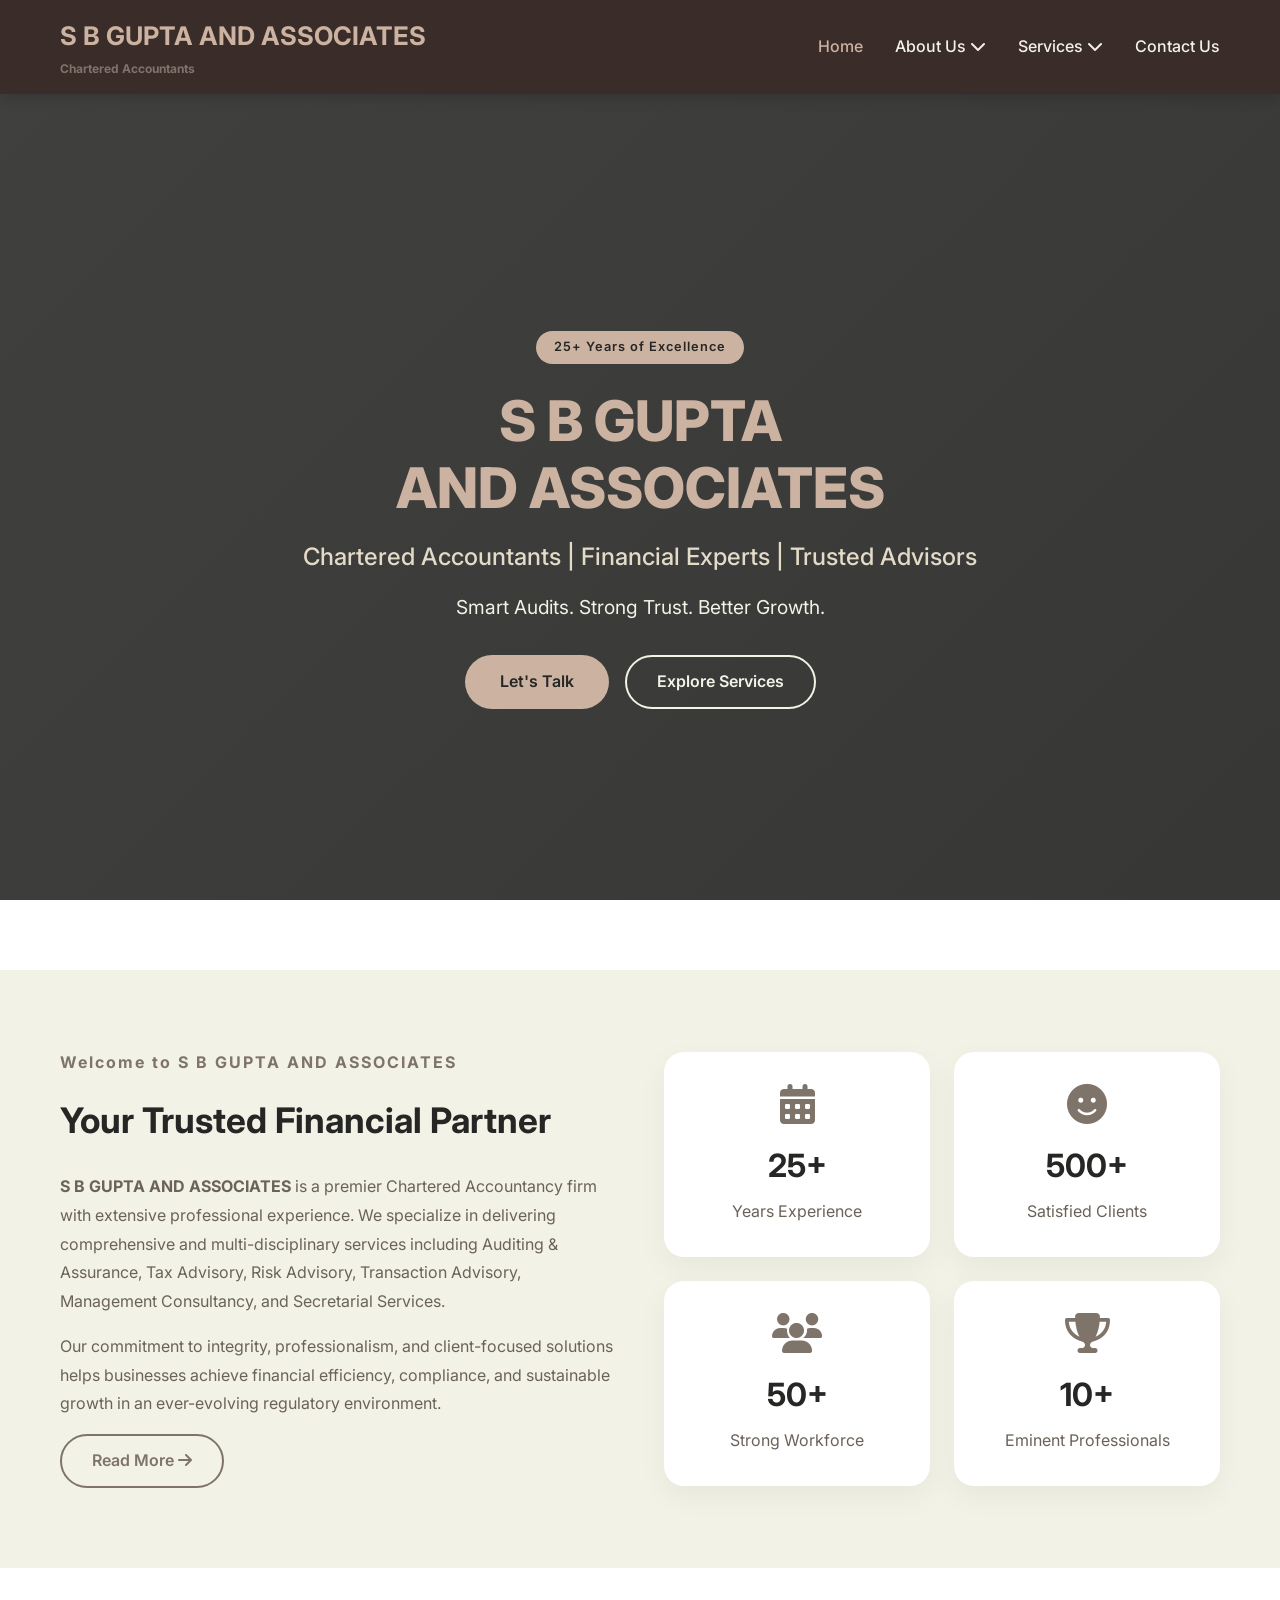
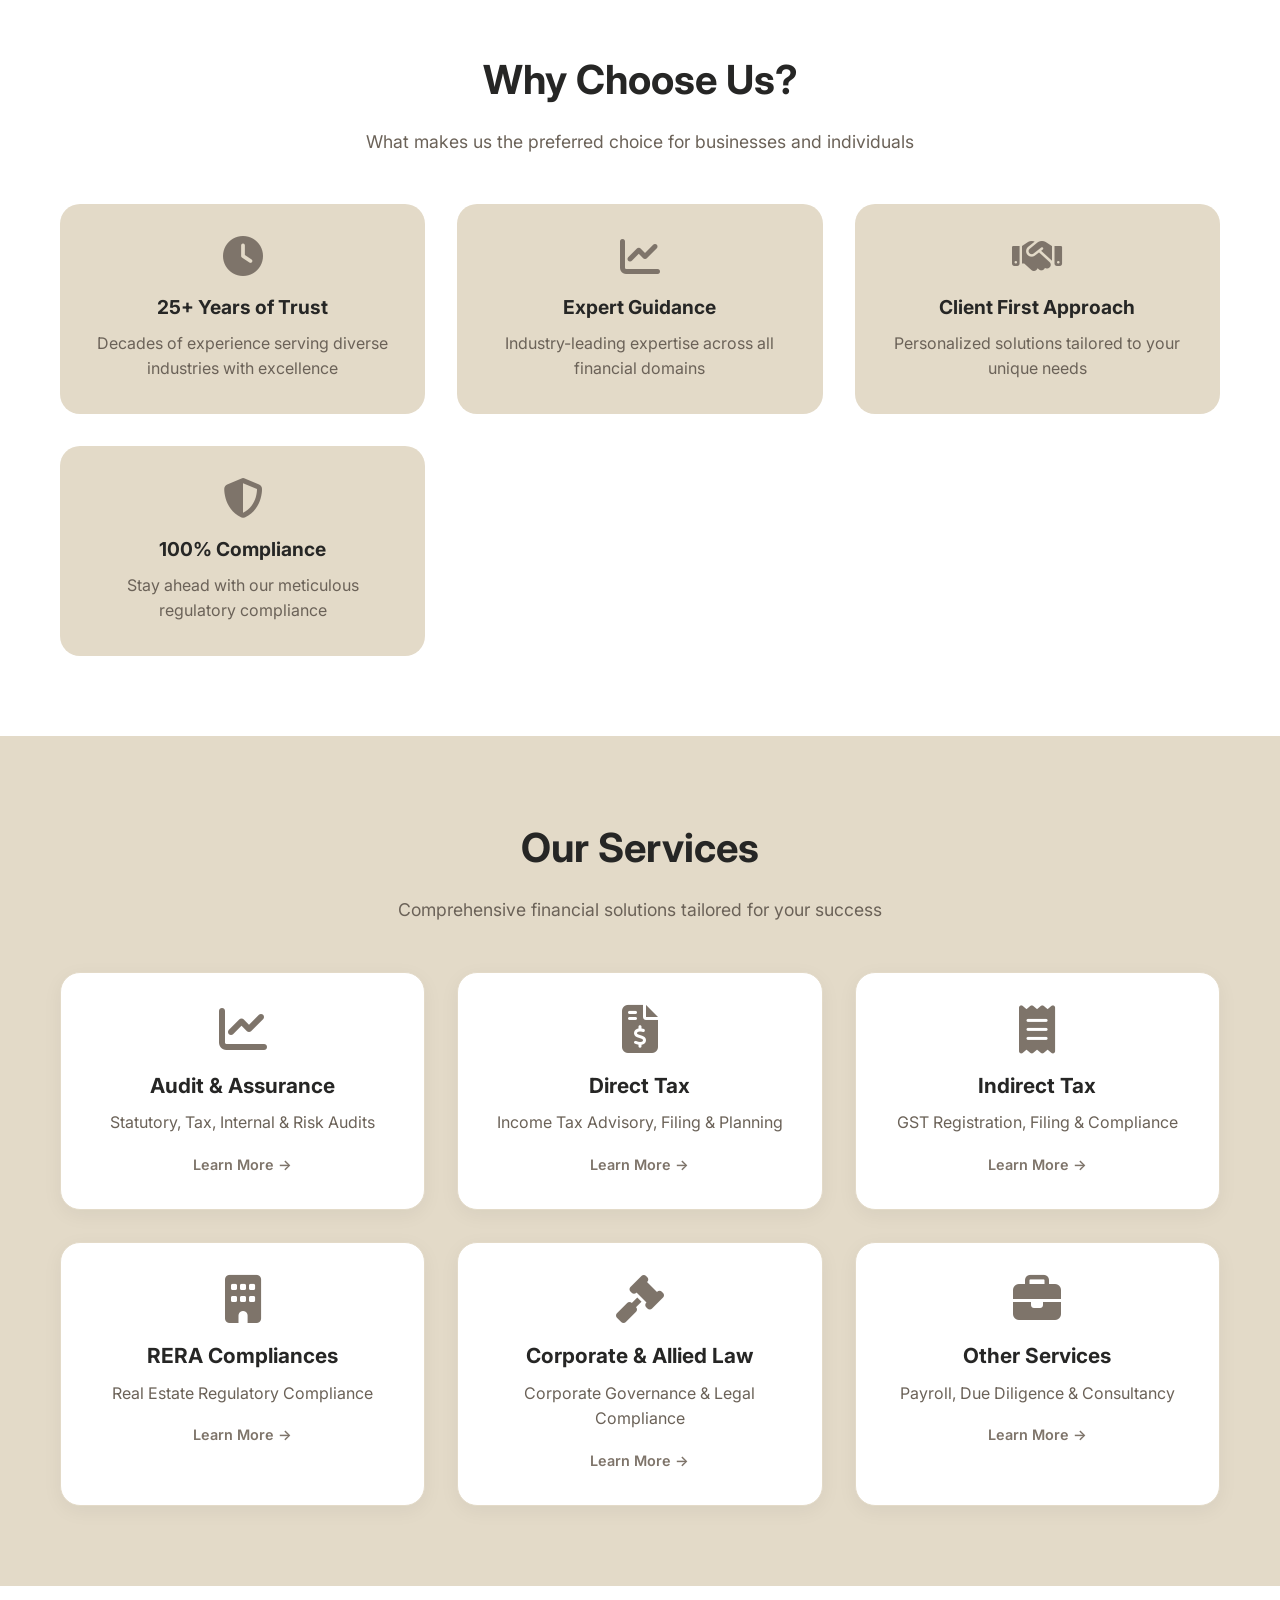
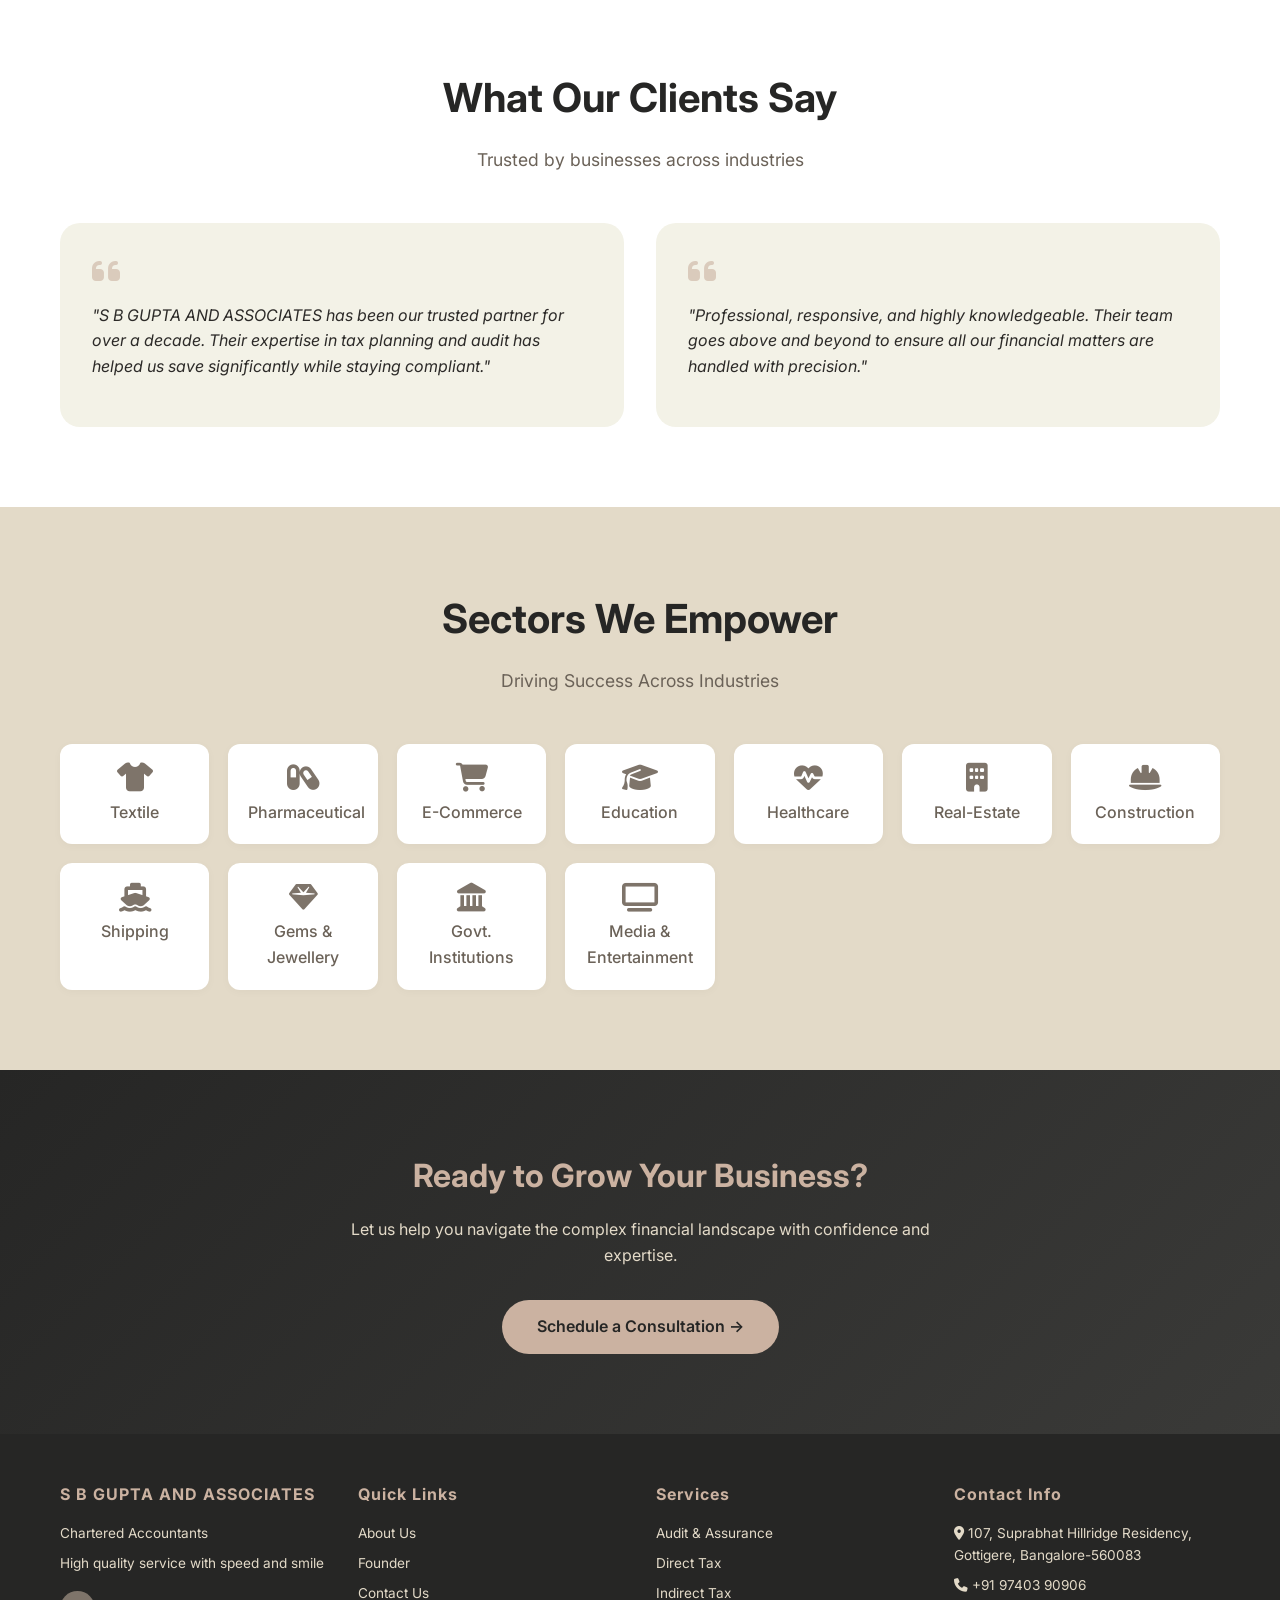
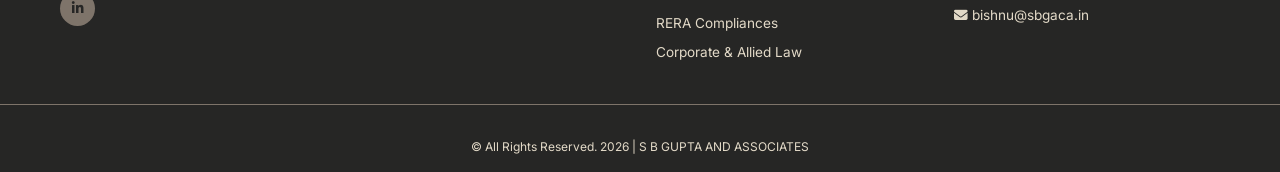
==== commit aa78e67c: "changed the email address" ====
--- a/index.html
+++ b/index.html
@@ -266,8 +266,8 @@
                 <h3>Contact Info</h3>
                 <p><i class="fas fa-map-marker-alt"></i> 107, Suprabhat Hillridge Residency, Gottigere, Bangalore-560083</p>
                 <p><i class="fas fa-phone"></i> +91 97403 90906</p>
-                <p><i class="fas fa-envelope"></i> bishnu@sarthiservices.in</p>
-                <p><i class="fas fa-envelope"></i> guptabishnu@gmail.com</p>
+                <p><i class="fas fa-envelope"></i> bishnu@sbgaca.in</p>
+              
             </div>
         </div>
         <div class="footer-bottom">
